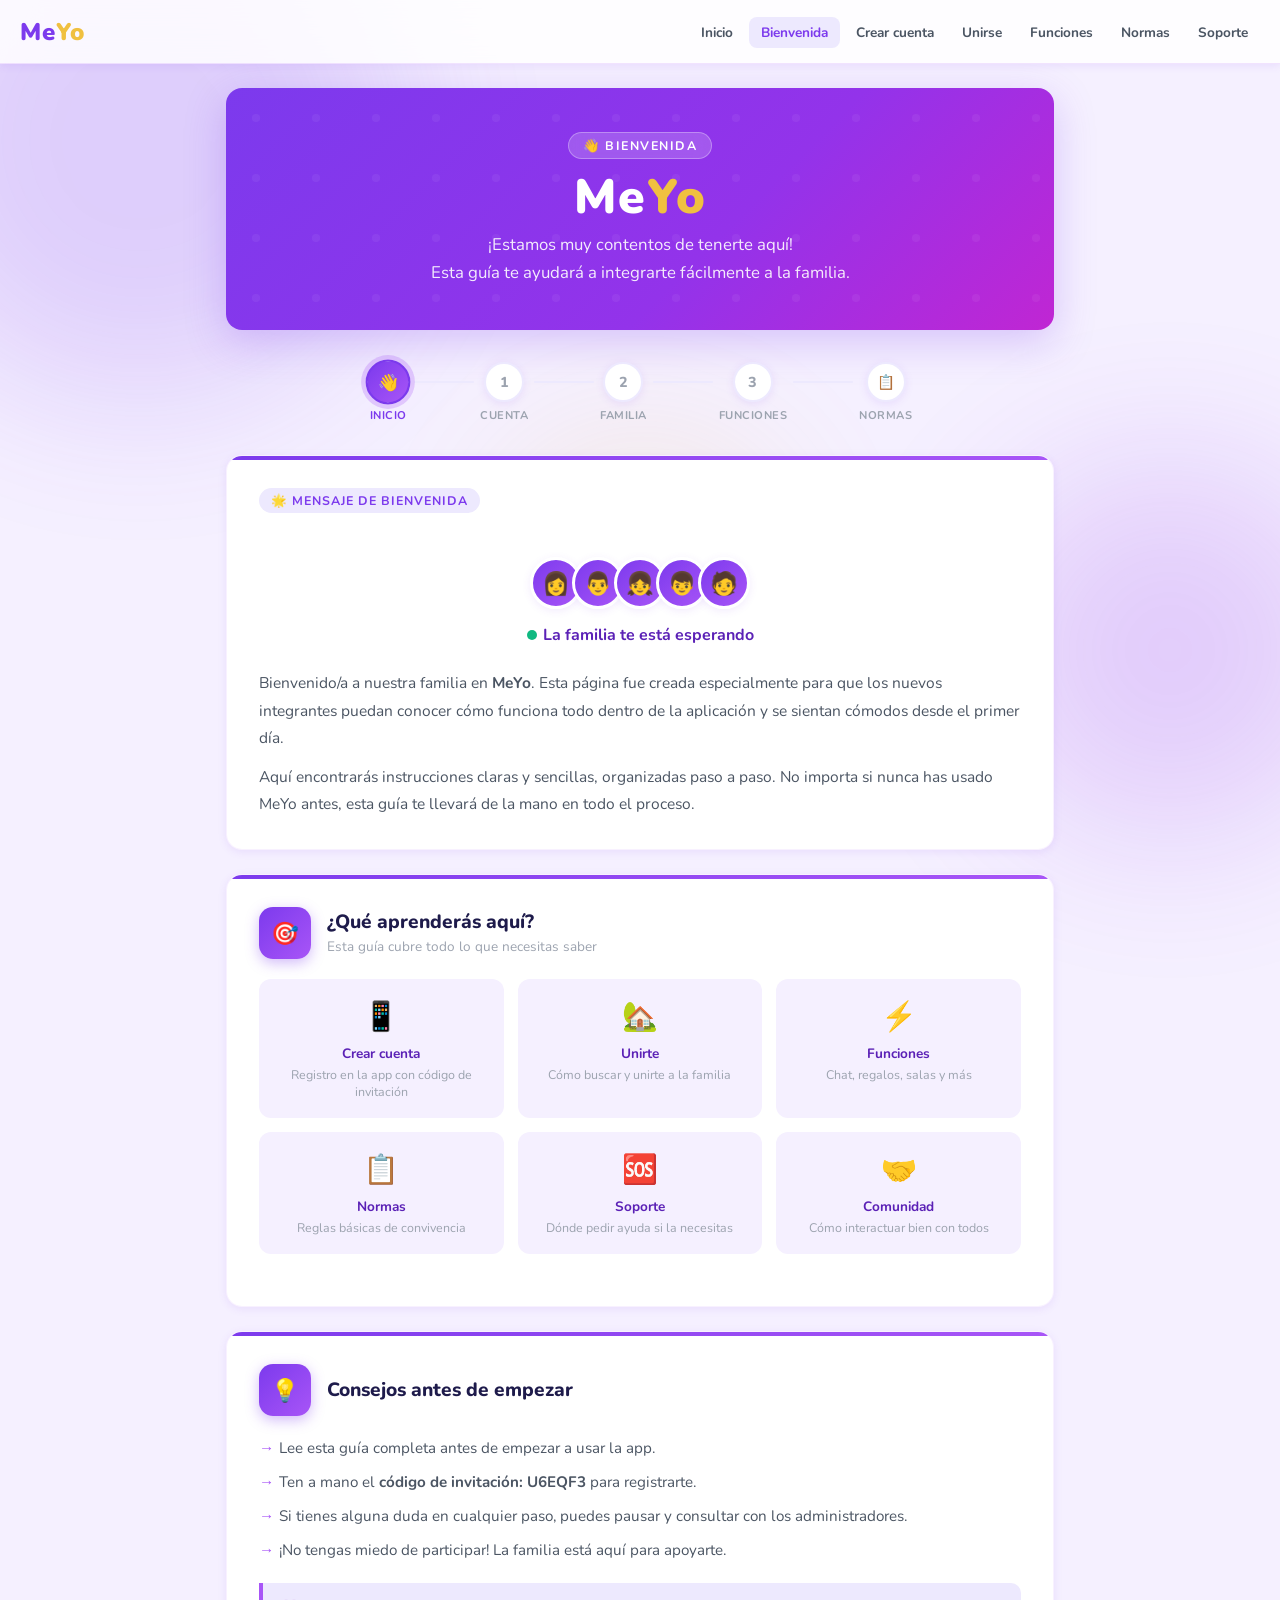
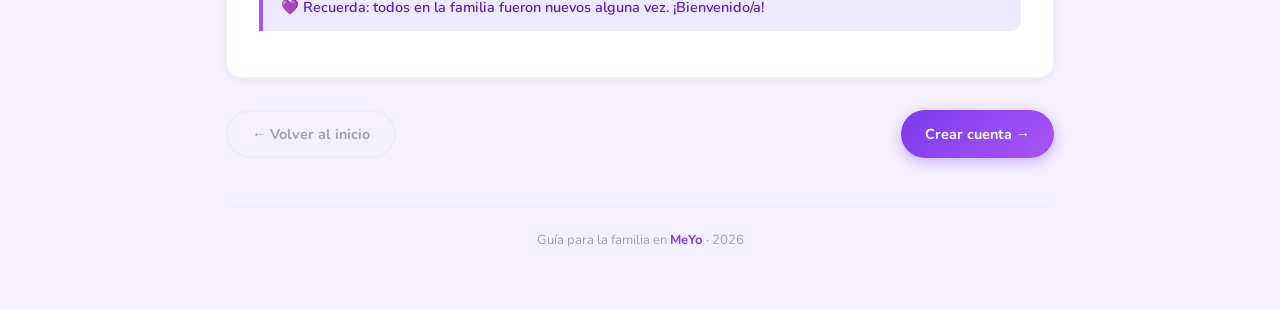
==== bienvenida.html @ df69c9ec "JSO: Huia de Meyo" ====
<!DOCTYPE html>
<html lang="es">
<head>
  <meta charset="UTF-8" />
  <meta name="viewport" content="width=device-width, initial-scale=1.0" />
  <title>Bienvenida – MeYo Familia</title>
  <link rel="stylesheet" href="css/styles.css" />
  <style>
    .avatar-grid {
      display: flex;
      justify-content: center;
      gap: -10px;
      margin: 24px 0 8px;
    }
    .avatar {
      width: 52px;
      height: 52px;
      border-radius: 50%;
      background: linear-gradient(135deg, var(--purple), var(--purple-light));
      border: 3px solid var(--white);
      display: flex;
      align-items: center;
      justify-content: center;
      font-size: 1.4rem;
      margin-left: -10px;
      box-shadow: var(--shadow-sm);
      transition: transform var(--transition);
    }
    .avatar:first-child { margin-left: 0; }
    .avatar:hover { transform: translateY(-6px) scale(1.1); z-index: 2; }

    .highlight-row {
      display: grid;
      grid-template-columns: 1fr 1fr 1fr;
      gap: 14px;
      margin: 20px 0;
    }
    @media (max-width: 480px) { .highlight-row { grid-template-columns: 1fr; } }

    .highlight-item {
      background: var(--purple-soft);
      border-radius: 12px;
      padding: 18px 14px;
      text-align: center;
      transition: transform var(--transition), box-shadow var(--transition);
      cursor: default;
    }
    .highlight-item:hover {
      transform: translateY(-3px);
      box-shadow: var(--shadow-sm);
    }
    .highlight-icon { font-size: 1.8rem; margin-bottom: 8px; }
    .highlight-label { font-size: .85rem; font-weight: 700; color: var(--purple-dark); }
    .highlight-desc  { font-size: .78rem; color: var(--text-light); margin-top: 3px; }

    .pulse-dot {
      display: inline-block;
      width: 10px;
      height: 10px;
      background: var(--green);
      border-radius: 50%;
      margin-right: 6px;
      animation: pulse 2s infinite;
    }
    @keyframes pulse {
      0%, 100% { box-shadow: 0 0 0 0 rgba(16,185,129,.5); }
      50%       { box-shadow: 0 0 0 6px rgba(16,185,129,0); }
    }
  </style>
</head>
<body>

  <div class="bg-blob bg-blob-1"></div>
  <div class="bg-blob bg-blob-2"></div>
  <div class="bg-blob bg-blob-3"></div>

  <nav class="navbar">
    <a href="index.html" class="navbar-logo">Me<span>Yo</span></a>
    <button class="hamburger" id="hamburger" aria-label="Menú">
      <span></span><span></span><span></span>
    </button>
    <ul class="navbar-links" id="nav-links">
      <li><a href="index.html">Inicio</a></li>
      <li><a href="bienvenida.html">Bienvenida</a></li>
      <li><a href="paso1.html">Crear cuenta</a></li>
      <li><a href="paso2.html">Unirse</a></li>
      <li><a href="paso3.html">Funciones</a></li>
      <li><a href="normas.html">Normas</a></li>
      <li><a href="soporte.html">Soporte</a></li>
    </ul>
  </nav>

  <div class="page-wrapper">

    <div class="hero animate-in">
      <div class="hero-badge">👋 Bienvenida</div>
      <div class="hero-logo">Me<span>Yo</span></div>
      <p>¡Estamos muy contentos de tenerte aquí!<br />
         Esta guía te ayudará a integrarte fácilmente a la familia.</p>
    </div>

    <!-- Progress -->
    <div class="progress-bar animate-in">
      <a href="bienvenida.html" class="progress-step active">
        <div class="progress-circle">👋</div>
        <span class="progress-label">Inicio</span>
      </a>
      <div class="progress-line"></div>
      <a href="paso1.html" class="progress-step">
        <div class="progress-circle">1</div>
        <span class="progress-label">Cuenta</span>
      </a>
      <div class="progress-line"></div>
      <a href="paso2.html" class="progress-step">
        <div class="progress-circle">2</div>
        <span class="progress-label">Familia</span>
      </a>
      <div class="progress-line"></div>
      <a href="paso3.html" class="progress-step">
        <div class="progress-circle">3</div>
        <span class="progress-label">Funciones</span>
      </a>
      <div class="progress-line"></div>
      <a href="normas.html" class="progress-step">
        <div class="progress-circle">📋</div>
        <span class="progress-label">Normas</span>
      </a>
    </div>

    <!-- Card bienvenida -->
    <div class="card animate-in">
      <div class="section-badge">🌟 Mensaje de bienvenida</div>

      <div class="avatar-grid">
        <div class="avatar">👩</div>
        <div class="avatar">👨</div>
        <div class="avatar">👧</div>
        <div class="avatar">👦</div>
        <div class="avatar">🧑</div>
      </div>

      <p style="text-align:center; font-size:1rem; font-weight:700; color:var(--purple-dark); margin-top:12px;">
        <span class="pulse-dot"></span>La familia te está esperando
      </p>

      <p style="margin-top:20px;">
        Bienvenido/a a nuestra familia en <strong>MeYo</strong>. Esta página fue creada especialmente para que los nuevos integrantes puedan conocer cómo funciona todo dentro de la aplicación y se sientan cómodos desde el primer día.
      </p>
      <p>
        Aquí encontrarás instrucciones claras y sencillas, organizadas paso a paso. No importa si nunca has usado MeYo antes, esta guía te llevará de la mano en todo el proceso.
      </p>
    </div>

    <!-- Highlights -->
    <div class="card animate-in">
      <div class="card-header">
        <div class="step-badge">🎯</div>
        <div>
          <div class="card-title">¿Qué aprenderás aquí?</div>
          <div class="card-subtitle">Esta guía cubre todo lo que necesitas saber</div>
        </div>
      </div>

      <div class="highlight-row">
        <div class="highlight-item">
          <div class="highlight-icon">📱</div>
          <div class="highlight-label">Crear cuenta</div>
          <div class="highlight-desc">Registro en la app con código de invitación</div>
        </div>
        <div class="highlight-item">
          <div class="highlight-icon">🏡</div>
          <div class="highlight-label">Unirte</div>
          <div class="highlight-desc">Cómo buscar y unirte a la familia</div>
        </div>
        <div class="highlight-item">
          <div class="highlight-icon">⚡</div>
          <div class="highlight-label">Funciones</div>
          <div class="highlight-desc">Chat, regalos, salas y más</div>
        </div>
        <div class="highlight-item">
          <div class="highlight-icon">📋</div>
          <div class="highlight-label">Normas</div>
          <div class="highlight-desc">Reglas básicas de convivencia</div>
        </div>
        <div class="highlight-item">
          <div class="highlight-icon">🆘</div>
          <div class="highlight-label">Soporte</div>
          <div class="highlight-desc">Dónde pedir ayuda si la necesitas</div>
        </div>
        <div class="highlight-item">
          <div class="highlight-icon">🤝</div>
          <div class="highlight-label">Comunidad</div>
          <div class="highlight-desc">Cómo interactuar bien con todos</div>
        </div>
      </div>
    </div>

    <!-- Info card -->
    <div class="card animate-in">
      <div class="card-header">
        <div class="step-badge">💡</div>
        <div>
          <div class="card-title">Consejos antes de empezar</div>
        </div>
      </div>
      <ul>
        <li>Lee esta guía completa antes de empezar a usar la app.</li>
        <li>Ten a mano el <strong>código de invitación: U6EQF3</strong> para registrarte.</li>
        <li>Si tienes alguna duda en cualquier paso, puedes pausar y consultar con los administradores.</li>
        <li>¡No tengas miedo de participar! La familia está aquí para apoyarte.</li>
      </ul>

      <div class="info-box" style="margin-top:20px;">
        💜 Recuerda: todos en la familia fueron nuevos alguna vez. ¡Bienvenido/a!
      </div>
    </div>

    <!-- Navigation -->
    <div class="nav-buttons animate-in">
      <a href="index.html" class="btn btn-ghost">← Volver al inicio</a>
      <a href="paso1.html" class="btn btn-primary">Crear cuenta →</a>
    </div>

    <footer class="page-footer">
      <p>Guía para la familia en <strong>MeYo</strong> · 2026</p>
    </footer>
  </div>

  <div id="toast" class="toast"></div>
  <script src="js/main.js"></script>
</body>
</html>
---- css/styles.css ----
/* ============================================================
   MeYo Family – Global Stylesheet
   ============================================================ */

@import url('https://fonts.googleapis.com/css2?family=Nunito:wght@400;600;700;800;900&display=swap');

/* ---------- CSS Variables ---------- */
:root {
  --purple-dark:  #5b21b6;
  --purple:       #7c3aed;
  --purple-mid:   #9333ea;
  --purple-light: #a855f7;
  --purple-soft:  #f5f0ff;
  --purple-mist:  #ede9fe;
  --gold:         #f0c040;
  --orange:       #f97316;
  --green:        #10b981;
  --red:          #ef4444;
  --white:        #ffffff;
  --text-dark:    #1e1b4b;
  --text-mid:     #4b5563;
  --text-light:   #9ca3af;
  --shadow-sm:    0 2px 8px rgba(124,58,237,.10);
  --shadow-md:    0 6px 24px rgba(124,58,237,.18);
  --shadow-lg:    0 12px 40px rgba(124,58,237,.25);
  --radius:       16px;
  --radius-sm:    10px;
  --transition:   .3s cubic-bezier(.4,0,.2,1);
}

/* ---------- Reset & Base ---------- */
*, *::before, *::after { box-sizing: border-box; margin: 0; padding: 0; }

html { scroll-behavior: smooth; }

body {
  font-family: 'Nunito', 'Segoe UI', sans-serif;
  background: var(--purple-soft);
  color: var(--text-dark);
  min-height: 100vh;
  overflow-x: hidden;
}

/* ---------- Animated BG Blobs ---------- */
.bg-blob {
  position: fixed;
  border-radius: 50%;
  filter: blur(80px);
  opacity: .18;
  pointer-events: none;
  z-index: 0;
  animation: blobDrift 12s ease-in-out infinite alternate;
}
.bg-blob-1 { width: 520px; height: 520px; background: var(--purple);  top: -120px; left: -120px; animation-delay: 0s; }
.bg-blob-2 { width: 380px; height: 380px; background: var(--purple-mid); bottom: 60px; right: -80px; animation-delay: 3s; }
.bg-blob-3 { width: 260px; height: 260px; background: var(--gold); top: 50%; left: 40%; animation-delay: 6s; }

@keyframes blobDrift {
  from { transform: translate(0,0) scale(1); }
  to   { transform: translate(30px,20px) scale(1.08); }
}

/* ---------- Main Wrapper ---------- */
.page-wrapper {
  position: relative;
  z-index: 1;
  max-width: 860px;
  margin: 0 auto;
  padding: 24px 16px 60px;
}

/* ---------- Top Navigation Bar ---------- */
.navbar {
  position: sticky;
  top: 0;
  z-index: 100;
  background: rgba(255,255,255,.85);
  backdrop-filter: blur(18px);
  -webkit-backdrop-filter: blur(18px);
  border-bottom: 1px solid rgba(168,85,247,.15);
  box-shadow: var(--shadow-sm);
  padding: 0 20px;
  display: flex;
  align-items: center;
  justify-content: space-between;
  height: 64px;
}

.navbar-logo {
  font-size: 1.5rem;
  font-weight: 900;
  color: var(--purple);
  text-decoration: none;
  letter-spacing: 1px;
}
.navbar-logo span { color: var(--gold); }

.navbar-links {
  display: flex;
  gap: 4px;
  list-style: none;
}

.navbar-links a {
  text-decoration: none;
  font-size: .85rem;
  font-weight: 700;
  color: var(--text-mid);
  padding: 6px 12px;
  border-radius: 8px;
  transition: background var(--transition), color var(--transition);
}
.navbar-links a:hover,
.navbar-links a.active {
  background: var(--purple-mist);
  color: var(--purple);
}

.hamburger {
  display: none;
  flex-direction: column;
  gap: 5px;
  cursor: pointer;
  background: none;
  border: none;
  padding: 4px;
}
.hamburger span {
  display: block;
  width: 24px;
  height: 3px;
  background: var(--purple);
  border-radius: 3px;
  transition: var(--transition);
}

@media (max-width: 640px) {
  .hamburger { display: flex; }
  .navbar-links {
    display: none;
    position: absolute;
    top: 64px; left: 0; right: 0;
    background: var(--white);
    flex-direction: column;
    padding: 12px 20px 20px;
    border-bottom: 1px solid var(--purple-mist);
    box-shadow: var(--shadow-md);
  }
  .navbar-links.open { display: flex; }
}

/* ---------- Page Hero ---------- */
.hero {
  background: linear-gradient(135deg, var(--purple) 0%, var(--purple-mid) 60%, #c026d3 100%);
  border-radius: var(--radius);
  padding: 44px 32px;
  text-align: center;
  color: var(--white);
  margin-bottom: 32px;
  box-shadow: var(--shadow-lg);
  position: relative;
  overflow: hidden;
}

.hero::before {
  content: '';
  position: absolute;
  inset: 0;
  background: url("data:image/svg+xml,%3Csvg width='60' height='60' viewBox='0 0 60 60' xmlns='http://www.w3.org/2000/svg'%3E%3Cg fill='none' fill-rule='evenodd'%3E%3Cg fill='%23ffffff' fill-opacity='0.05'%3E%3Ccircle cx='30' cy='30' r='4'/%3E%3C/g%3E%3C/g%3E%3C/svg%3E") repeat;
}

.hero-badge {
  display: inline-block;
  background: rgba(255,255,255,.18);
  border: 1px solid rgba(255,255,255,.3);
  border-radius: 999px;
  font-size: .78rem;
  font-weight: 700;
  letter-spacing: 1.5px;
  text-transform: uppercase;
  padding: 4px 14px;
  margin-bottom: 14px;
  backdrop-filter: blur(8px);
}

.hero-logo {
  font-size: 3rem;
  font-weight: 900;
  letter-spacing: 2px;
  line-height: 1;
  margin-bottom: 10px;
  position: relative;
}
.hero-logo span { color: var(--gold); }

.hero p {
  font-size: 1.05rem;
  opacity: .9;
  max-width: 520px;
  margin: 0 auto;
  line-height: 1.65;
  position: relative;
}

/* ---------- Step Progress Bar ---------- */
.progress-bar {
  display: flex;
  align-items: center;
  justify-content: center;
  gap: 0;
  margin-bottom: 32px;
  flex-wrap: wrap;
  gap: 6px;
}

.progress-step {
  display: flex;
  flex-direction: column;
  align-items: center;
  gap: 6px;
  text-decoration: none;
}

.progress-circle {
  width: 40px;
  height: 40px;
  border-radius: 50%;
  background: var(--white);
  border: 2px solid var(--purple-mist);
  display: flex;
  align-items: center;
  justify-content: center;
  font-size: .9rem;
  font-weight: 800;
  color: var(--text-light);
  transition: var(--transition);
  box-shadow: var(--shadow-sm);
}

.progress-step.done .progress-circle {
  background: var(--green);
  border-color: var(--green);
  color: var(--white);
}
.progress-step.active .progress-circle {
  background: linear-gradient(135deg, var(--purple), var(--purple-light));
  border-color: var(--purple);
  color: var(--white);
  box-shadow: 0 0 0 4px rgba(168,85,247,.25);
  transform: scale(1.12);
}
.progress-step:hover .progress-circle {
  border-color: var(--purple-light);
  color: var(--purple);
  transform: scale(1.08);
}
.progress-step.active:hover .progress-circle { transform: scale(1.12); }

.progress-label {
  font-size: .7rem;
  font-weight: 700;
  color: var(--text-light);
  text-transform: uppercase;
  letter-spacing: .5px;
}
.progress-step.active .progress-label { color: var(--purple); }

.progress-line {
  flex: 1;
  min-width: 20px;
  max-width: 60px;
  height: 2px;
  background: var(--purple-mist);
  border-radius: 2px;
  margin-bottom: 22px;
}

/* ---------- Cards ---------- */
.card {
  background: var(--white);
  border-radius: var(--radius);
  padding: 32px;
  box-shadow: var(--shadow-sm);
  margin-bottom: 24px;
  transition: box-shadow var(--transition), transform var(--transition);
  border: 1px solid rgba(168,85,247,.08);
  position: relative;
  overflow: hidden;
}
.card:hover {
  box-shadow: var(--shadow-md);
  transform: translateY(-2px);
}
.card::before {
  content: '';
  position: absolute;
  top: 0; left: 0; right: 0;
  height: 4px;
  background: linear-gradient(90deg, var(--purple), var(--purple-light));
  border-radius: var(--radius) var(--radius) 0 0;
}
.card.orange::before { background: linear-gradient(90deg, var(--orange), #fbbf24); }
.card.green::before  { background: linear-gradient(90deg, var(--green), #34d399); }

/* ---------- Card Header ---------- */
.card-header {
  display: flex;
  align-items: center;
  gap: 16px;
  margin-bottom: 20px;
}

.step-badge {
  width: 52px;
  height: 52px;
  border-radius: 14px;
  background: linear-gradient(135deg, var(--purple), var(--purple-light));
  display: flex;
  align-items: center;
  justify-content: center;
  font-size: 1.4rem;
  font-weight: 800;
  color: var(--white);
  flex-shrink: 0;
  box-shadow: 0 4px 14px rgba(124,58,237,.35);
}
.step-badge.orange { background: linear-gradient(135deg, var(--orange), #fbbf24); box-shadow: 0 4px 14px rgba(249,115,22,.35); }
.step-badge.green  { background: linear-gradient(135deg, var(--green), #34d399);  box-shadow: 0 4px 14px rgba(16,185,129,.35); }

.card-title {
  font-size: 1.2rem;
  font-weight: 800;
  color: var(--text-dark);
  line-height: 1.3;
}
.card-subtitle {
  font-size: .85rem;
  color: var(--text-light);
  margin-top: 2px;
}

/* ---------- Typography in Cards ---------- */
.card p {
  font-size: .97rem;
  line-height: 1.75;
  color: var(--text-mid);
  margin-bottom: 12px;
}
.card p:last-child { margin-bottom: 0; }

.card ol, .card ul {
  padding-left: 20px;
  display: flex;
  flex-direction: column;
  gap: 8px;
}
.card ol li, .card ul li {
  font-size: .95rem;
  line-height: 1.7;
  color: var(--text-mid);
}
.card ul { list-style: none; padding-left: 0; }
.card ul li { padding-left: 20px; position: relative; }
.card ul li::before {
  content: '→';
  position: absolute;
  left: 0;
  color: var(--purple-light);
  font-weight: 700;
}

/* ---------- Invite Code Box ---------- */
.invite-box {
  background: linear-gradient(135deg, var(--purple-mist), #faf0ff);
  border: 2px dashed var(--purple-light);
  border-radius: 14px;
  padding: 24px 20px;
  text-align: center;
  margin: 20px 0;
  position: relative;
}

.invite-label {
  font-size: .8rem;
  font-weight: 700;
  color: var(--purple);
  text-transform: uppercase;
  letter-spacing: 1.5px;
  margin-bottom: 10px;
}

.invite-code {
  font-size: 2.4rem;
  font-weight: 900;
  letter-spacing: 8px;
  color: var(--purple-dark);
  font-variant-numeric: tabular-nums;
  user-select: all;
}

.copy-btn {
  display: inline-flex;
  align-items: center;
  gap: 6px;
  margin-top: 14px;
  background: var(--purple);
  color: var(--white);
  border: none;
  border-radius: 999px;
  padding: 8px 20px;
  font-size: .85rem;
  font-weight: 700;
  cursor: pointer;
  transition: background var(--transition), transform var(--transition), box-shadow var(--transition);
  font-family: inherit;
}
.copy-btn:hover {
  background: var(--purple-dark);
  transform: translateY(-1px);
  box-shadow: 0 4px 14px rgba(124,58,237,.35);
}
.copy-btn:active { transform: scale(.97); }
.copy-btn.copied { background: var(--green); }

/* ---------- Feature Grid ---------- */
.feature-grid {
  display: grid;
  grid-template-columns: 1fr 1fr;
  gap: 14px;
  margin-top: 16px;
}
@media (max-width: 540px) {
  .feature-grid { grid-template-columns: 1fr; }
}

.feature-card {
  background: var(--purple-soft);
  border-radius: 12px;
  padding: 18px;
  display: flex;
  gap: 14px;
  align-items: flex-start;
  cursor: pointer;
  transition: background var(--transition), transform var(--transition), box-shadow var(--transition);
  border: 1px solid transparent;
}
.feature-card:hover {
  background: var(--purple-mist);
  border-color: rgba(168,85,247,.3);
  transform: translateY(-2px);
  box-shadow: var(--shadow-sm);
}

.feature-icon {
  font-size: 1.8rem;
  flex-shrink: 0;
  line-height: 1;
  transition: transform var(--transition);
}
.feature-card:hover .feature-icon { transform: scale(1.15) rotate(-5deg); }

.feature-card h4 {
  font-size: .95rem;
  font-weight: 800;
  color: var(--purple-dark);
  margin-bottom: 4px;
}
.feature-card p {
  font-size: .84rem !important;
  color: var(--text-mid) !important;
  margin: 0 !important;
  line-height: 1.55 !important;
}

/* ---------- Rules List ---------- */
.rules-list {
  display: flex;
  flex-direction: column;
  gap: 12px;
  margin-top: 16px;
}

.rule-item {
  display: flex;
  gap: 14px;
  align-items: flex-start;
  background: #fff7ed;
  border-radius: 10px;
  padding: 14px 16px;
  border-left: 4px solid var(--orange);
  transition: transform var(--transition), box-shadow var(--transition);
  cursor: default;
}
.rule-item:hover {
  transform: translateX(4px);
  box-shadow: var(--shadow-sm);
}

.rule-number {
  font-size: 1rem;
  font-weight: 900;
  color: var(--orange);
  min-width: 24px;
}

.rule-item h4 { font-size: .93rem; font-weight: 800; color: #c2410c; margin-bottom: 3px; }
.rule-item p  { font-size: .87rem !important; color: #78350f !important; margin: 0 !important; line-height: 1.5 !important; }

/* ---------- Accordion ---------- */
.accordion-item {
  background: var(--white);
  border-radius: 12px;
  border: 1px solid rgba(168,85,247,.12);
  margin-bottom: 10px;
  overflow: hidden;
  box-shadow: var(--shadow-sm);
}

.accordion-header {
  width: 100%;
  background: none;
  border: none;
  padding: 18px 20px;
  display: flex;
  align-items: center;
  gap: 14px;
  cursor: pointer;
  text-align: left;
  font-family: inherit;
  transition: background var(--transition);
}
.accordion-header:hover { background: var(--purple-soft); }

.accordion-icon { font-size: 1.4rem; flex-shrink: 0; }
.accordion-title { font-size: .97rem; font-weight: 700; color: var(--text-dark); flex: 1; }
.accordion-arrow {
  font-size: .85rem;
  color: var(--text-light);
  transition: transform var(--transition);
  margin-left: auto;
}
.accordion-item.open .accordion-arrow { transform: rotate(180deg); }
.accordion-item.open .accordion-header { background: var(--purple-mist); }

.accordion-body {
  max-height: 0;
  overflow: hidden;
  transition: max-height .4s cubic-bezier(.4,0,.2,1), padding .3s;
  padding: 0 20px;
}
.accordion-body.open {
  max-height: 400px;
  padding: 0 20px 18px;
}
.accordion-body p {
  font-size: .92rem;
  color: var(--text-mid);
  line-height: 1.7;
  margin: 0;
}

/* ---------- Navigation Buttons ---------- */
.nav-buttons {
  display: flex;
  gap: 12px;
  justify-content: space-between;
  margin-top: 32px;
  flex-wrap: wrap;
}

.btn {
  display: inline-flex;
  align-items: center;
  gap: 8px;
  padding: 12px 24px;
  border-radius: 999px;
  font-size: .9rem;
  font-weight: 700;
  text-decoration: none;
  border: none;
  cursor: pointer;
  font-family: inherit;
  transition: all var(--transition);
}

.btn-primary {
  background: linear-gradient(135deg, var(--purple), var(--purple-light));
  color: var(--white);
  box-shadow: 0 4px 14px rgba(124,58,237,.35);
}
.btn-primary:hover {
  transform: translateY(-2px);
  box-shadow: 0 8px 24px rgba(124,58,237,.45);
}

.btn-secondary {
  background: var(--white);
  color: var(--purple);
  border: 2px solid var(--purple-mist);
}
.btn-secondary:hover {
  background: var(--purple-mist);
  border-color: var(--purple-light);
  transform: translateY(-2px);
}

.btn-ghost {
  background: transparent;
  color: var(--text-light);
  border: 2px solid var(--purple-mist);
}
.btn-ghost:hover {
  color: var(--purple);
  border-color: var(--purple-light);
  background: var(--purple-soft);
}

/* ---------- Toast Notification ---------- */
.toast {
  position: fixed;
  bottom: 28px;
  left: 50%;
  transform: translateX(-50%) translateY(20px);
  background: var(--text-dark);
  color: var(--white);
  padding: 12px 24px;
  border-radius: 999px;
  font-size: .88rem;
  font-weight: 700;
  box-shadow: var(--shadow-lg);
  opacity: 0;
  pointer-events: none;
  transition: opacity .3s, transform .3s;
  z-index: 9999;
  white-space: nowrap;
}
.toast.show {
  opacity: 1;
  transform: translateX(-50%) translateY(0);
}

/* ---------- Page Enter Animation ---------- */
.animate-in {
  animation: fadeSlideUp .5s cubic-bezier(.4,0,.2,1) both;
}
.animate-in:nth-child(1) { animation-delay: .05s; }
.animate-in:nth-child(2) { animation-delay: .12s; }
.animate-in:nth-child(3) { animation-delay: .19s; }
.animate-in:nth-child(4) { animation-delay: .26s; }
.animate-in:nth-child(5) { animation-delay: .33s; }

@keyframes fadeSlideUp {
  from { opacity: 0; transform: translateY(24px); }
  to   { opacity: 1; transform: translateY(0); }
}

/* ---------- Section Badge ---------- */
.section-badge {
  display: inline-flex;
  align-items: center;
  gap: 6px;
  background: var(--purple-mist);
  color: var(--purple);
  font-size: .78rem;
  font-weight: 700;
  text-transform: uppercase;
  letter-spacing: 1px;
  padding: 4px 12px;
  border-radius: 999px;
  margin-bottom: 20px;
}

/* ---------- Info Box ---------- */
.info-box {
  background: var(--purple-mist);
  border-left: 4px solid var(--purple-light);
  border-radius: 0 10px 10px 0;
  padding: 14px 18px;
  margin: 14px 0;
  font-size: .9rem;
  color: var(--purple-dark);
  font-weight: 600;
}

/* ---------- Checklist ---------- */
.checklist {
  display: flex;
  flex-direction: column;
  gap: 10px;
  margin-top: 14px;
}

.check-item {
  display: flex;
  align-items: center;
  gap: 12px;
  background: var(--purple-soft);
  border-radius: 10px;
  padding: 12px 16px;
  cursor: pointer;
  transition: background var(--transition), transform var(--transition);
  user-select: none;
}
.check-item:hover { background: var(--purple-mist); transform: translateX(3px); }
.check-item.checked { background: #ecfdf5; }

.check-box {
  width: 22px;
  height: 22px;
  border-radius: 6px;
  border: 2px solid var(--purple-light);
  background: var(--white);
  display: flex;
  align-items: center;
  justify-content: center;
  font-size: .9rem;
  flex-shrink: 0;
  transition: var(--transition);
}
.check-item.checked .check-box {
  background: var(--green);
  border-color: var(--green);
  color: var(--white);
}

.check-text {
  font-size: .93rem;
  font-weight: 600;
  color: var(--text-mid);
}
.check-item.checked .check-text {
  color: var(--green);
  text-decoration: line-through;
  opacity: .8;
}

/* ---------- Footer ---------- */
.page-footer {
  text-align: center;
  margin-top: 48px;
  padding-top: 24px;
  border-top: 1px solid var(--purple-mist);
  font-size: .82rem;
  color: var(--text-light);
}
.page-footer strong { color: var(--purple); }
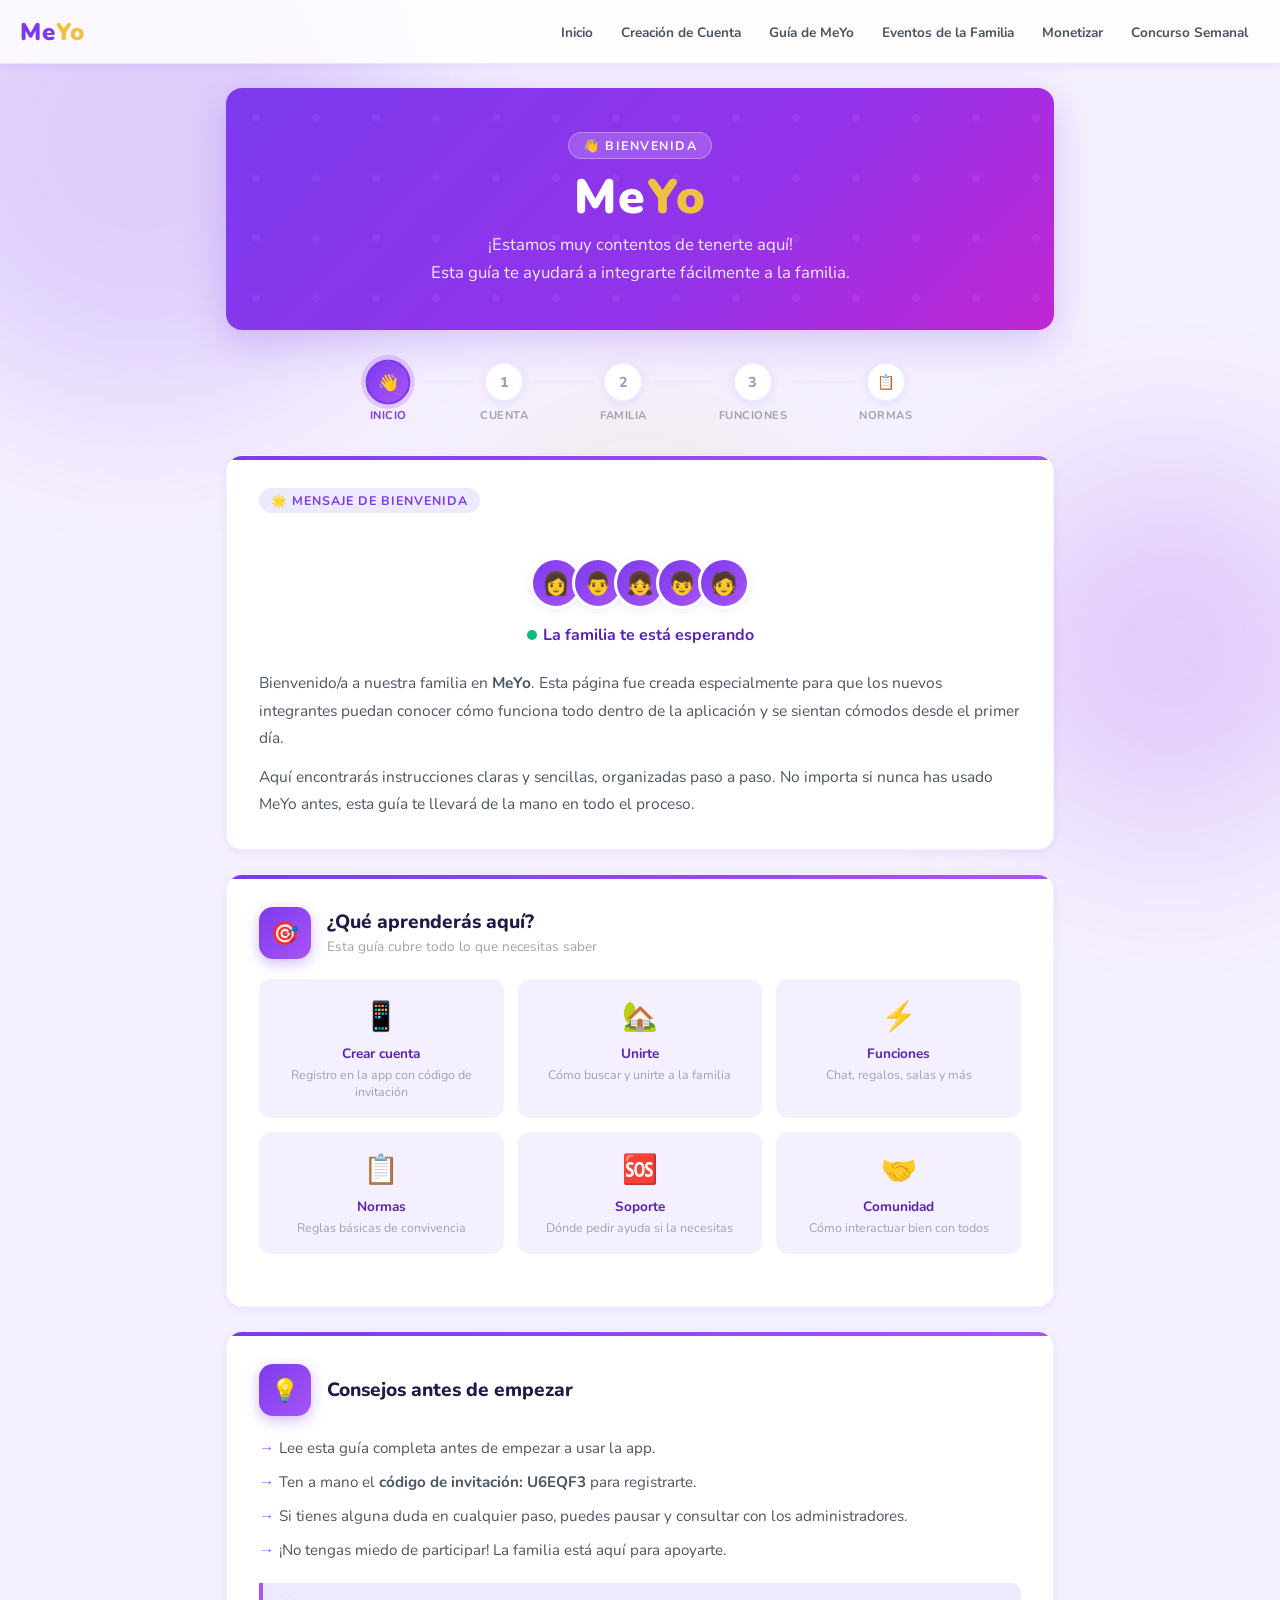
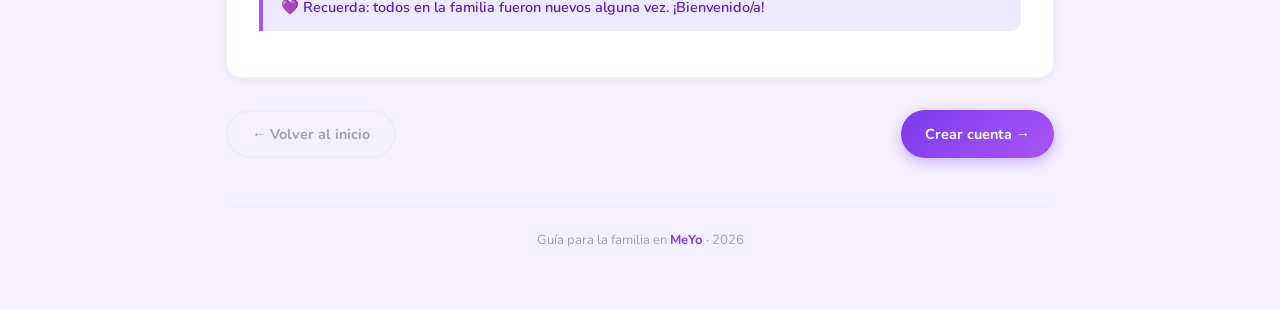
==== commit a23e36f3: "JSO:Se actualiza Version de Meyo" ====
--- a/bienvenida.html
+++ b/bienvenida.html
@@ -81,12 +81,11 @@
     </button>
     <ul class="navbar-links" id="nav-links">
       <li><a href="index.html">Inicio</a></li>
-      <li><a href="bienvenida.html">Bienvenida</a></li>
-      <li><a href="paso1.html">Crear cuenta</a></li>
-      <li><a href="paso2.html">Unirse</a></li>
-      <li><a href="paso3.html">Funciones</a></li>
-      <li><a href="normas.html">Normas</a></li>
-      <li><a href="soporte.html">Soporte</a></li>
+      <li><a href="paso1.html">Creación de Cuenta</a></li>
+      <li><a href="paso3.html">Guía de MeYo</a></li>
+      <li><a href="familia-actividades.html">Eventos de la Familia</a></li>
+      <li><a href="monetizar.html">Monetizar</a></li>
+      <li><a href="concurso-semanal.html">Concurso Semanal</a></li>
     </ul>
   </nav>
 
--- a/css/styles.css
+++ b/css/styles.css
@@ -744,3 +744,295 @@
   color: var(--text-light);
 }
 .page-footer strong { color: var(--purple); }
+
+/* ============================================================
+   ONBOARDING IMPROVEMENTS
+   ============================================================ */
+
+/* ---------- Typing Cursor ---------- */
+.typing-cursor {
+  display: inline-block;
+  width: 2px;
+  height: 1.1em;
+  background: rgba(255,255,255,.85);
+  margin-left: 2px;
+  vertical-align: text-bottom;
+  animation: blink .7s step-end infinite;
+}
+@keyframes blink {
+  0%, 100% { opacity: 1; }
+  50%       { opacity: 0; }
+}
+
+/* ---------- Hub Card Stagger Entrance ---------- */
+/* Cards slide up one by one – each gets its own delay */
+.hub-card {
+  opacity: 0;
+  transform: translateY(32px);
+  animation: hubCardIn .55s cubic-bezier(.34,1.56,.64,1) both;
+}
+@keyframes hubCardIn {
+  to { opacity: 1; transform: translateY(0); }
+}
+.hub-grid .hub-card:nth-child(1) { animation-delay: .10s; }
+.hub-grid .hub-card:nth-child(2) { animation-delay: .22s; }
+.hub-grid .hub-card:nth-child(3) { animation-delay: .34s; }
+.hub-grid .hub-card:nth-child(4) { animation-delay: .46s; }
+.hub-grid .hub-card:nth-child(5) { animation-delay: .58s; }
+.hub-grid .hub-card:nth-child(6) { animation-delay: .70s; }
+
+/* ---------- "Empieza Aquí" Glow Badge ---------- */
+.start-here-badge {
+  position: absolute;
+  bottom: 14px;
+  right: 14px;
+  background: linear-gradient(135deg, var(--purple), var(--purple-light));
+  color: var(--white);
+  font-size: .68rem;
+  font-weight: 800;
+  letter-spacing: .8px;
+  text-transform: uppercase;
+  padding: 4px 10px;
+  border-radius: 999px;
+  box-shadow: 0 0 0 0 rgba(168,85,247,.6);
+  animation: startGlow 1.8s ease-in-out infinite;
+  pointer-events: none;
+}
+@keyframes startGlow {
+  0%, 100% { box-shadow: 0 0 0 0 rgba(168,85,247,.6); }
+  50%       { box-shadow: 0 0 0 8px rgba(168,85,247,0); }
+}
+
+/* ---------- Animated Progress Line Fill ---------- */
+.progress-line {
+  position: relative;
+  overflow: hidden;
+}
+.progress-line::after {
+  content: '';
+  position: absolute;
+  top: 0; left: 0;
+  height: 100%;
+  width: 0;
+  background: linear-gradient(90deg, var(--purple), var(--purple-light));
+  border-radius: 2px;
+  transition: width .8s cubic-bezier(.4,0,.2,1) .4s;
+}
+.progress-line.filled::after { width: 100%; }
+
+/* ---------- Onboarding Modal ---------- */
+.onboarding-overlay {
+  position: fixed;
+  inset: 0;
+  background: rgba(30,27,75,.55);
+  backdrop-filter: blur(6px);
+  -webkit-backdrop-filter: blur(6px);
+  z-index: 9990;
+  display: flex;
+  align-items: center;
+  justify-content: center;
+  padding: 16px;
+  opacity: 0;
+  pointer-events: none;
+  transition: opacity .35s ease;
+}
+.onboarding-overlay.visible {
+  opacity: 1;
+  pointer-events: all;
+}
+
+.onboarding-modal {
+  background: var(--white);
+  border-radius: 20px;
+  padding: 36px 32px;
+  max-width: 420px;
+  width: 100%;
+  box-shadow: var(--shadow-lg);
+  transform: scale(.92) translateY(20px);
+  transition: transform .4s cubic-bezier(.34,1.56,.64,1);
+  position: relative;
+  overflow: hidden;
+}
+.onboarding-modal::before {
+  content: '';
+  position: absolute;
+  top: 0; left: 0; right: 0;
+  height: 5px;
+  background: linear-gradient(90deg, var(--purple), var(--purple-light), var(--gold));
+}
+.onboarding-overlay.visible .onboarding-modal {
+  transform: scale(1) translateY(0);
+}
+
+.onboarding-wave {
+  font-size: 3rem;
+  text-align: center;
+  display: block;
+  margin-bottom: 12px;
+  animation: waveHand .8s ease-in-out 3;
+  transform-origin: 70% 80%;
+}
+@keyframes waveHand {
+  0%, 100% { transform: rotate(0deg); }
+  25%       { transform: rotate(-15deg); }
+  75%       { transform: rotate(15deg); }
+}
+
+.onboarding-modal h2 {
+  text-align: center;
+  font-size: 1.3rem;
+  font-weight: 900;
+  color: var(--purple-dark);
+  margin-bottom: 6px;
+}
+.onboarding-modal .onboarding-sub {
+  text-align: center;
+  font-size: .88rem;
+  color: var(--text-light);
+  margin-bottom: 24px;
+}
+
+.onboarding-steps {
+  display: flex;
+  flex-direction: column;
+  gap: 12px;
+  margin-bottom: 24px;
+}
+.onboarding-step {
+  display: flex;
+  align-items: center;
+  gap: 14px;
+  background: var(--purple-soft);
+  border-radius: 12px;
+  padding: 12px 16px;
+  text-decoration: none;
+  transition: background var(--transition), transform var(--transition);
+  border: 1.5px solid transparent;
+}
+.onboarding-step:hover {
+  background: var(--purple-mist);
+  border-color: rgba(168,85,247,.3);
+  transform: translateX(4px);
+}
+.onboarding-step-icon {
+  font-size: 1.5rem;
+  flex-shrink: 0;
+}
+.onboarding-step-text strong {
+  display: block;
+  font-size: .92rem;
+  font-weight: 800;
+  color: var(--purple-dark);
+}
+.onboarding-step-text span {
+  font-size: .8rem;
+  color: var(--text-light);
+}
+.onboarding-step-arrow {
+  margin-left: auto;
+  color: var(--purple-light);
+  font-size: .85rem;
+  font-weight: 700;
+}
+
+.onboarding-btn-row {
+  display: flex;
+  gap: 10px;
+}
+.onboarding-cta {
+  flex: 1;
+  display: block;
+  text-align: center;
+  background: linear-gradient(135deg, var(--purple), var(--purple-light));
+  color: var(--white);
+  border: none;
+  border-radius: 999px;
+  padding: 12px 20px;
+  font-size: .9rem;
+  font-weight: 800;
+  cursor: pointer;
+  text-decoration: none;
+  font-family: inherit;
+  transition: all var(--transition);
+  box-shadow: 0 4px 14px rgba(124,58,237,.35);
+}
+.onboarding-cta:hover {
+  transform: translateY(-2px);
+  box-shadow: 0 8px 24px rgba(124,58,237,.45);
+}
+.onboarding-dismiss {
+  background: var(--white);
+  border: 2px solid var(--purple-mist);
+  color: var(--text-light);
+  border-radius: 999px;
+  padding: 12px 16px;
+  font-size: .87rem;
+  font-weight: 700;
+  cursor: pointer;
+  font-family: inherit;
+  transition: all var(--transition);
+}
+.onboarding-dismiss:hover {
+  border-color: var(--purple-light);
+  color: var(--purple);
+}
+
+/* ---------- Floating "¿Eres Nuevo?" Button ---------- */
+.float-new-btn {
+  position: fixed;
+  bottom: 28px;
+  right: 20px;
+  z-index: 9980;
+  background: linear-gradient(135deg, var(--purple), var(--purple-light));
+  color: var(--white);
+  border: none;
+  border-radius: 999px;
+  padding: 12px 20px;
+  font-size: .85rem;
+  font-weight: 800;
+  font-family: inherit;
+  cursor: pointer;
+  box-shadow: 0 6px 20px rgba(124,58,237,.45);
+  display: flex;
+  align-items: center;
+  gap: 8px;
+  transition: all var(--transition);
+  animation: floatBtnPulse 3s ease-in-out infinite;
+}
+.float-new-btn:hover {
+  transform: translateY(-3px) scale(1.04);
+  box-shadow: 0 10px 28px rgba(124,58,237,.55);
+  animation: none;
+}
+.float-new-btn.hidden {
+  opacity: 0;
+  pointer-events: none;
+  transform: translateY(20px);
+}
+@keyframes floatBtnPulse {
+  0%, 100% { box-shadow: 0 6px 20px rgba(124,58,237,.45); }
+  50%       { box-shadow: 0 6px 32px rgba(124,58,237,.7); }
+}
+
+/* ---------- Confetti Canvas ---------- */
+#confetti-canvas {
+  position: fixed;
+  inset: 0;
+  pointer-events: none;
+  z-index: 9970;
+}
+
+/* ---------- Hub Card "Empieza Aquí" arrow ---------- */
+.hub-start-arrow {
+  position: absolute;
+  top: -10px;
+  left: 50%;
+  transform: translateX(-50%);
+  font-size: 1.2rem;
+  animation: bounceArrow .7s ease-in-out infinite alternate;
+  pointer-events: none;
+}
+@keyframes bounceArrow {
+  from { transform: translateX(-50%) translateY(0); }
+  to   { transform: translateX(-50%) translateY(-6px); }
+}
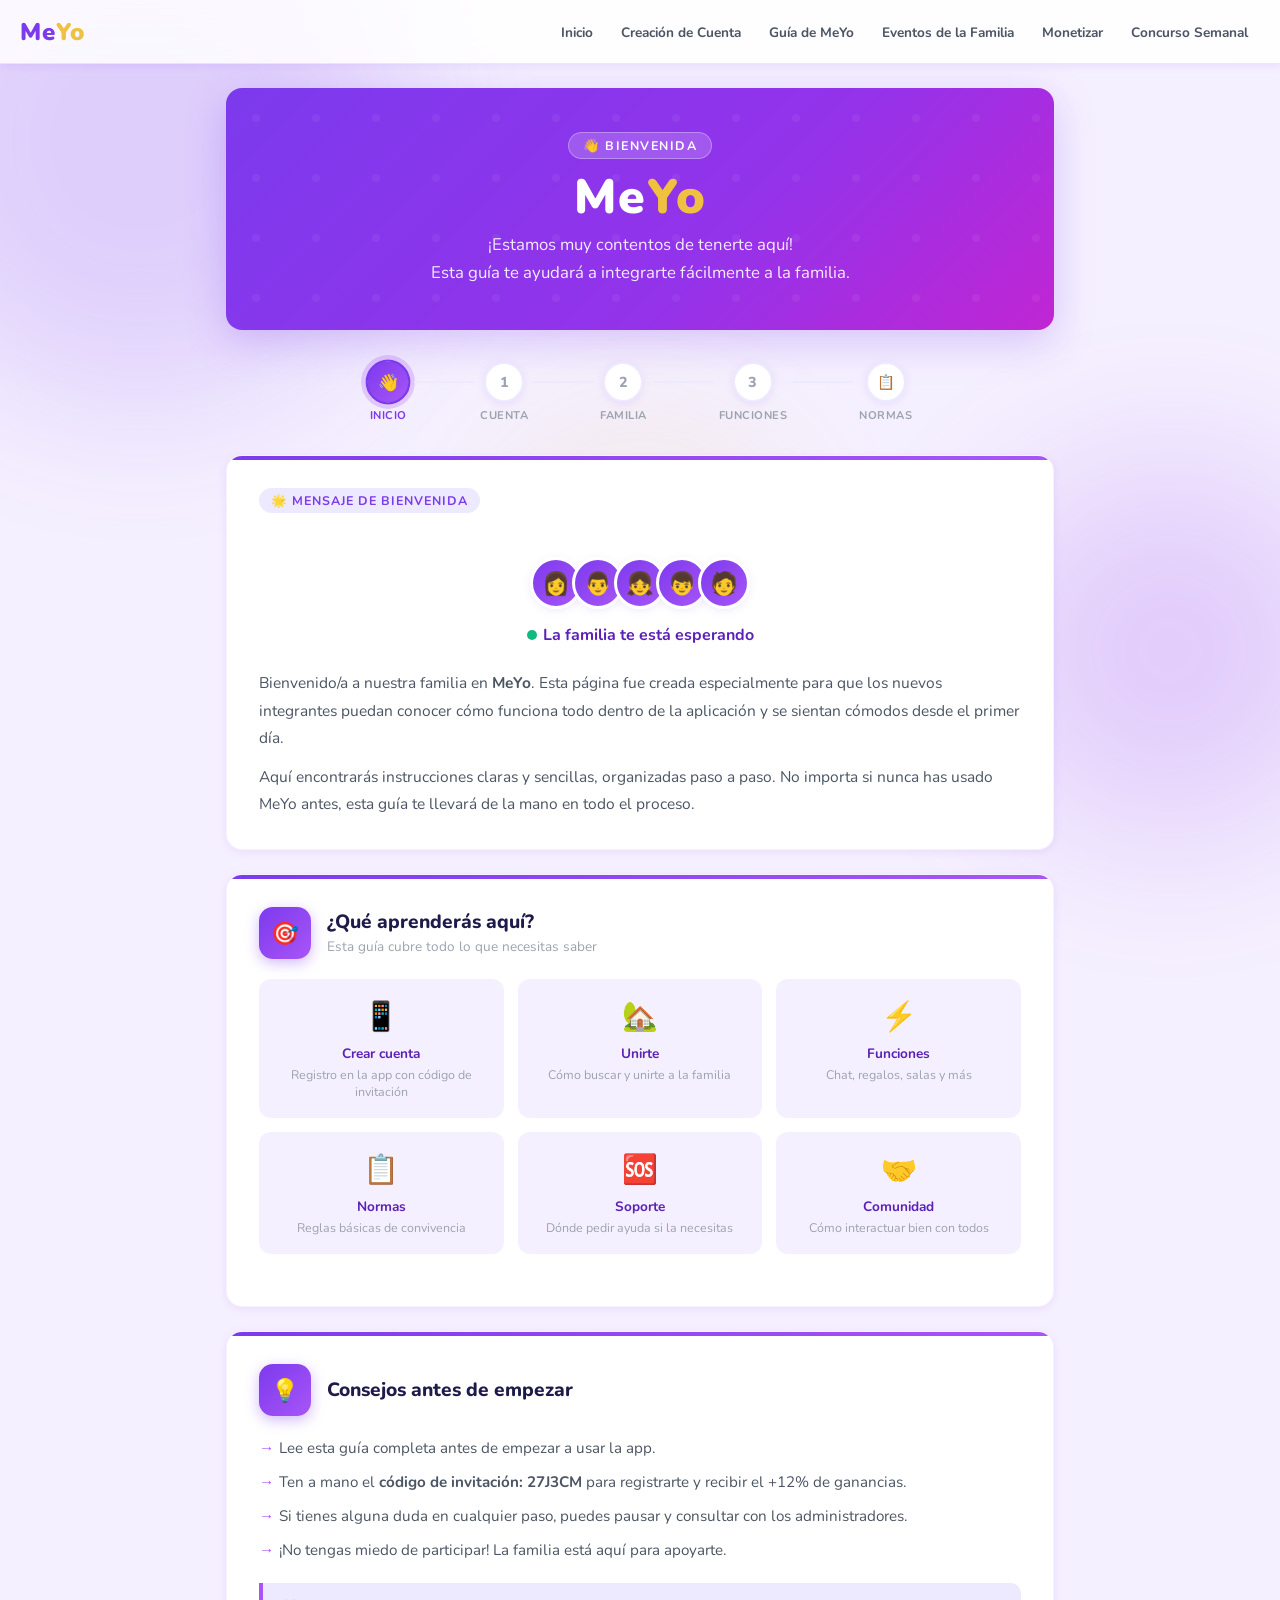
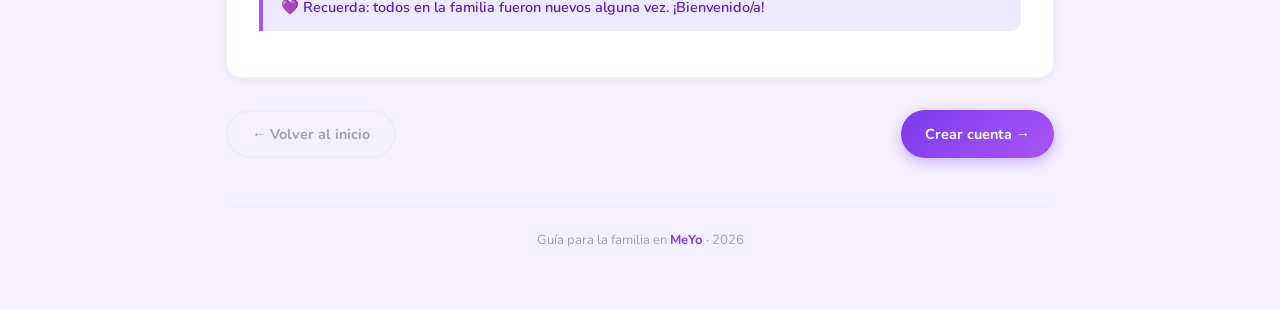
==== commit b9e64d2a: "JSO: Se actualiza proyecto" ====
--- a/bienvenida.html
+++ b/bienvenida.html
@@ -204,7 +204,7 @@
       </div>
       <ul>
         <li>Lee esta guía completa antes de empezar a usar la app.</li>
-        <li>Ten a mano el <strong>código de invitación: U6EQF3</strong> para registrarte.</li>
+        <li>Ten a mano el <strong>código de invitación: 27J3CM</strong> para registrarte y recibir el +12% de ganancias.</li>
         <li>Si tienes alguna duda en cualquier paso, puedes pausar y consultar con los administradores.</li>
         <li>¡No tengas miedo de participar! La familia está aquí para apoyarte.</li>
       </ul>
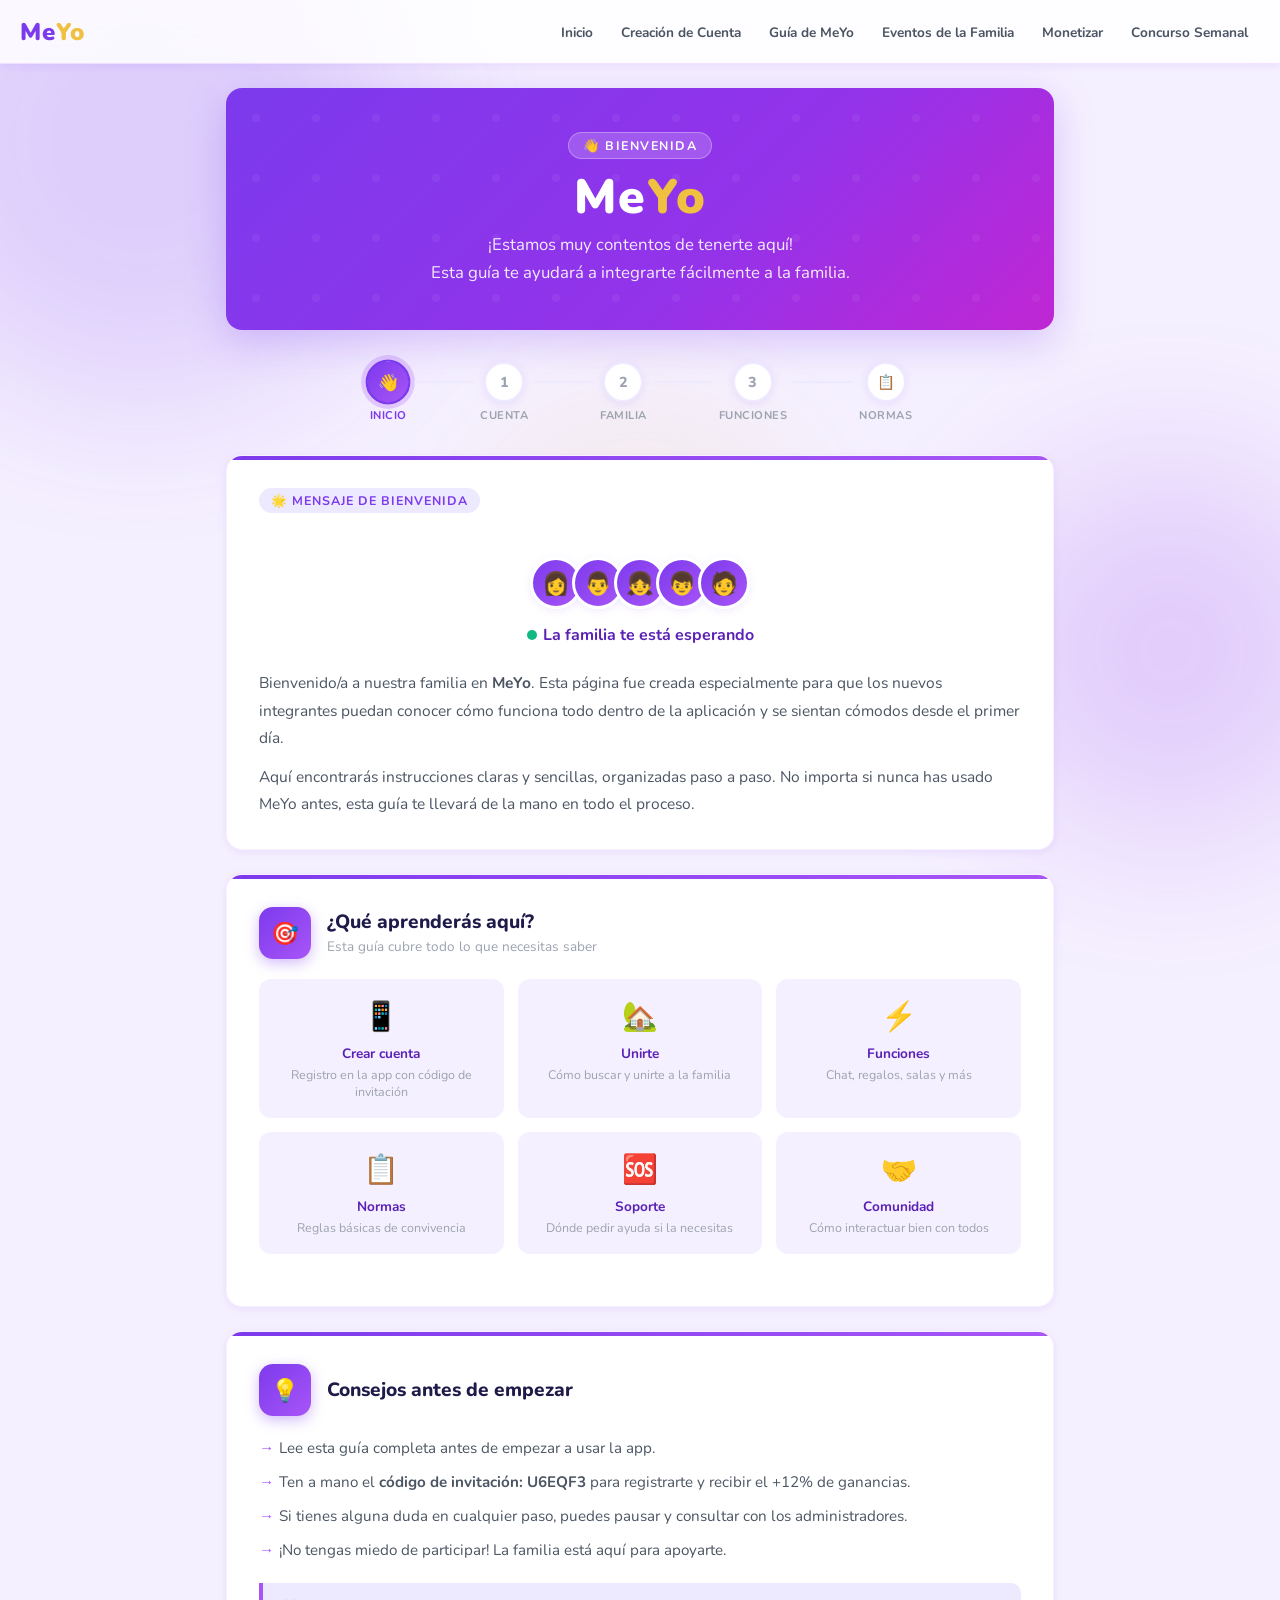
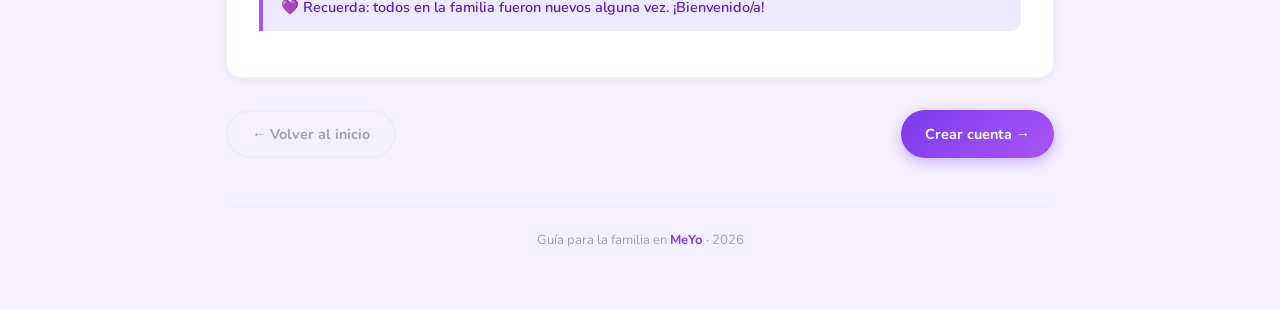
==== commit 62e999bc: "JSO: Se actualiza con codigo de Vale" ====
--- a/bienvenida.html
+++ b/bienvenida.html
@@ -1,4 +1,4 @@
-<!DOCTYPE html>
+﻿<!DOCTYPE html>
 <html lang="es">
 <head>
   <meta charset="UTF-8" />
@@ -204,7 +204,7 @@
       </div>
       <ul>
         <li>Lee esta guía completa antes de empezar a usar la app.</li>
-        <li>Ten a mano el <strong>código de invitación: 27J3CM</strong> para registrarte y recibir el +12% de ganancias.</li>
+        <li>Ten a mano el <strong>código de invitación: U6EQF3</strong> para registrarte y recibir el +12% de ganancias.</li>
         <li>Si tienes alguna duda en cualquier paso, puedes pausar y consultar con los administradores.</li>
         <li>¡No tengas miedo de participar! La familia está aquí para apoyarte.</li>
       </ul>
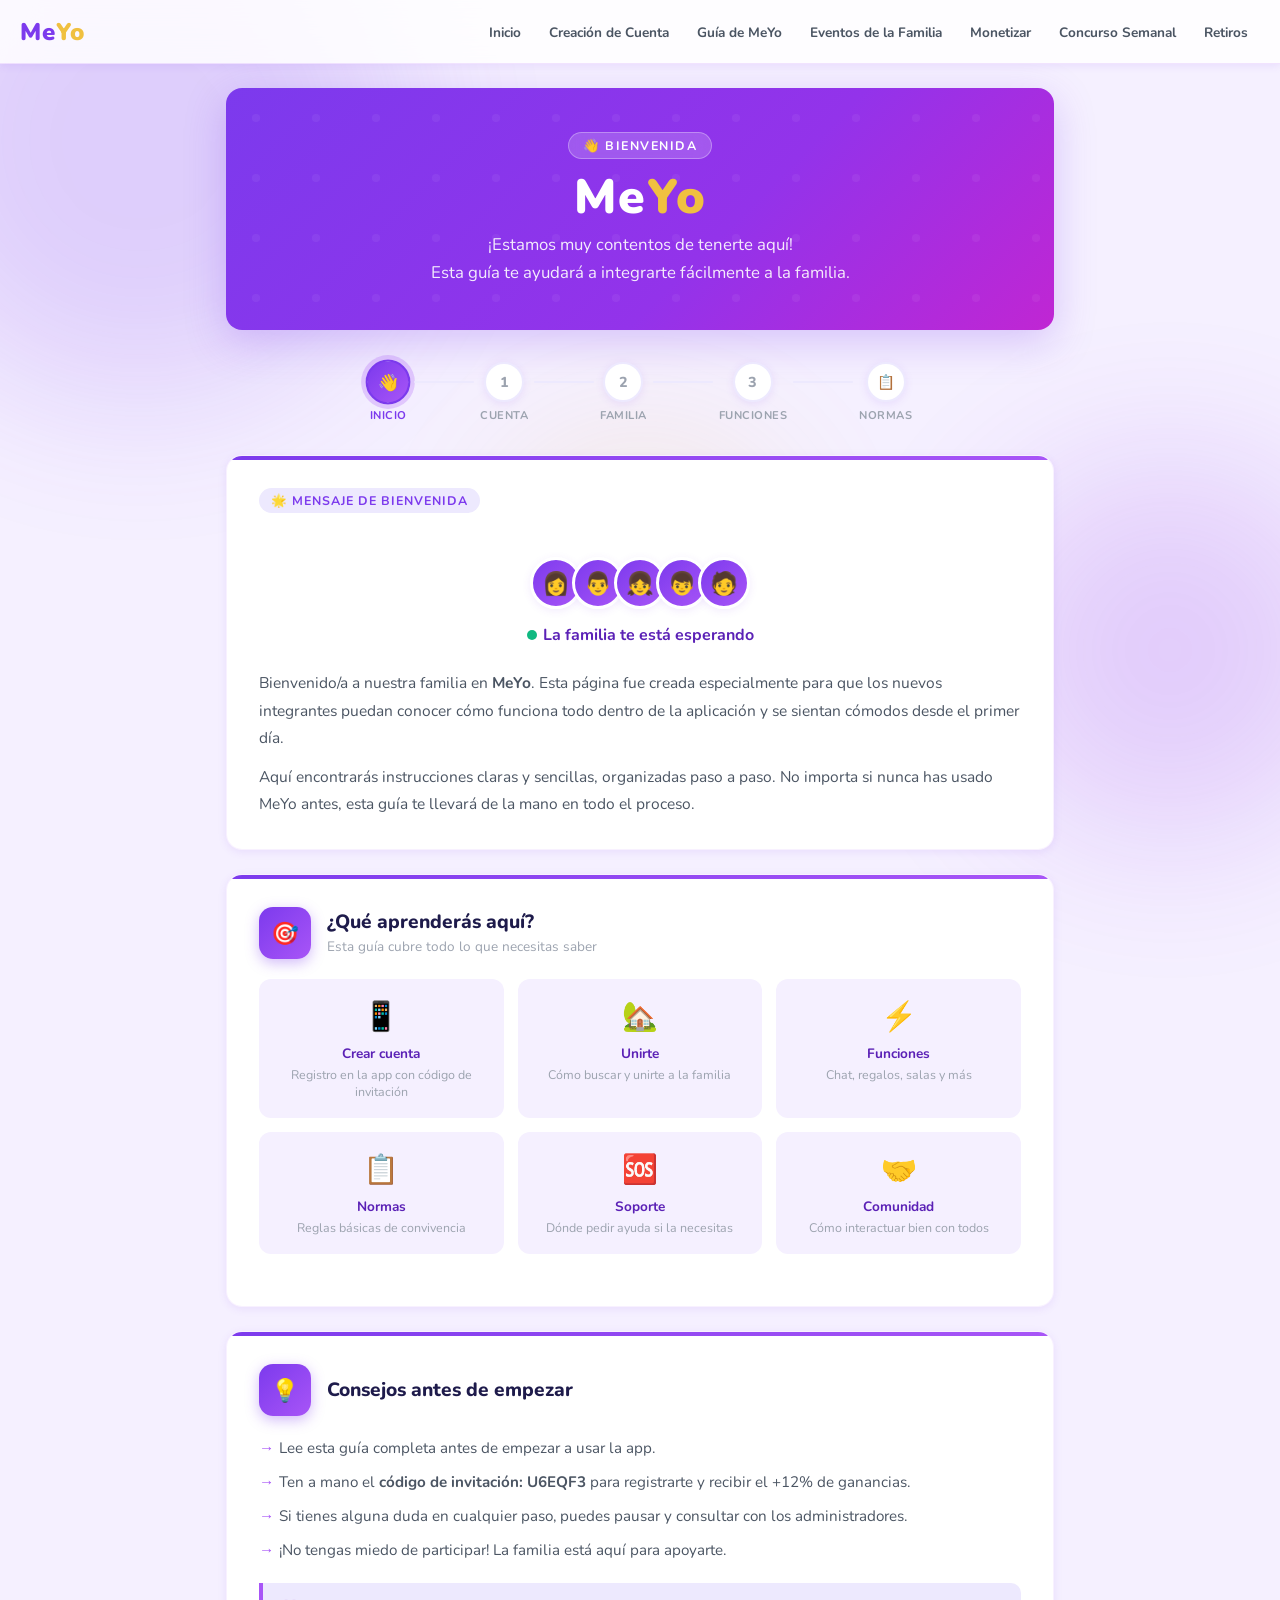
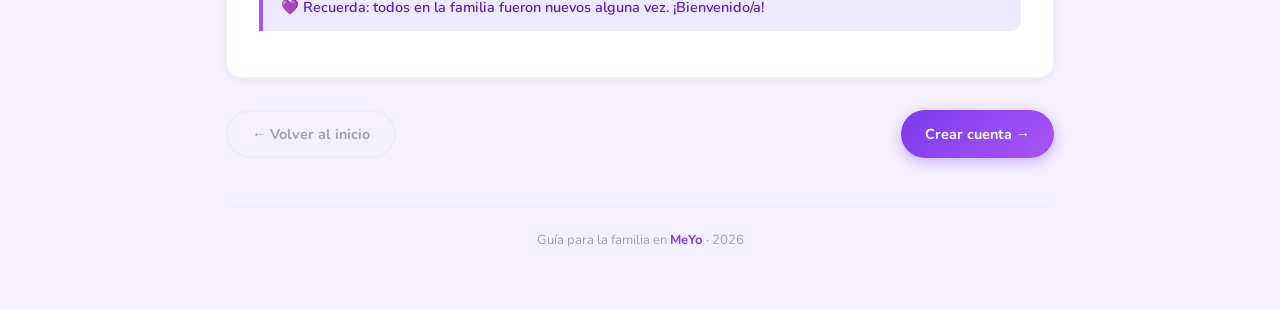
==== commit 6087a606: "JSO: Se actualiza seccion de retiro" ====
--- a/bienvenida.html
+++ b/bienvenida.html
@@ -86,6 +86,7 @@
       <li><a href="familia-actividades.html">Eventos de la Familia</a></li>
       <li><a href="monetizar.html">Monetizar</a></li>
       <li><a href="concurso-semanal.html">Concurso Semanal</a></li>
+      <li><a href="retiros.html">Retiros</a></li>
     </ul>
   </nav>
 
